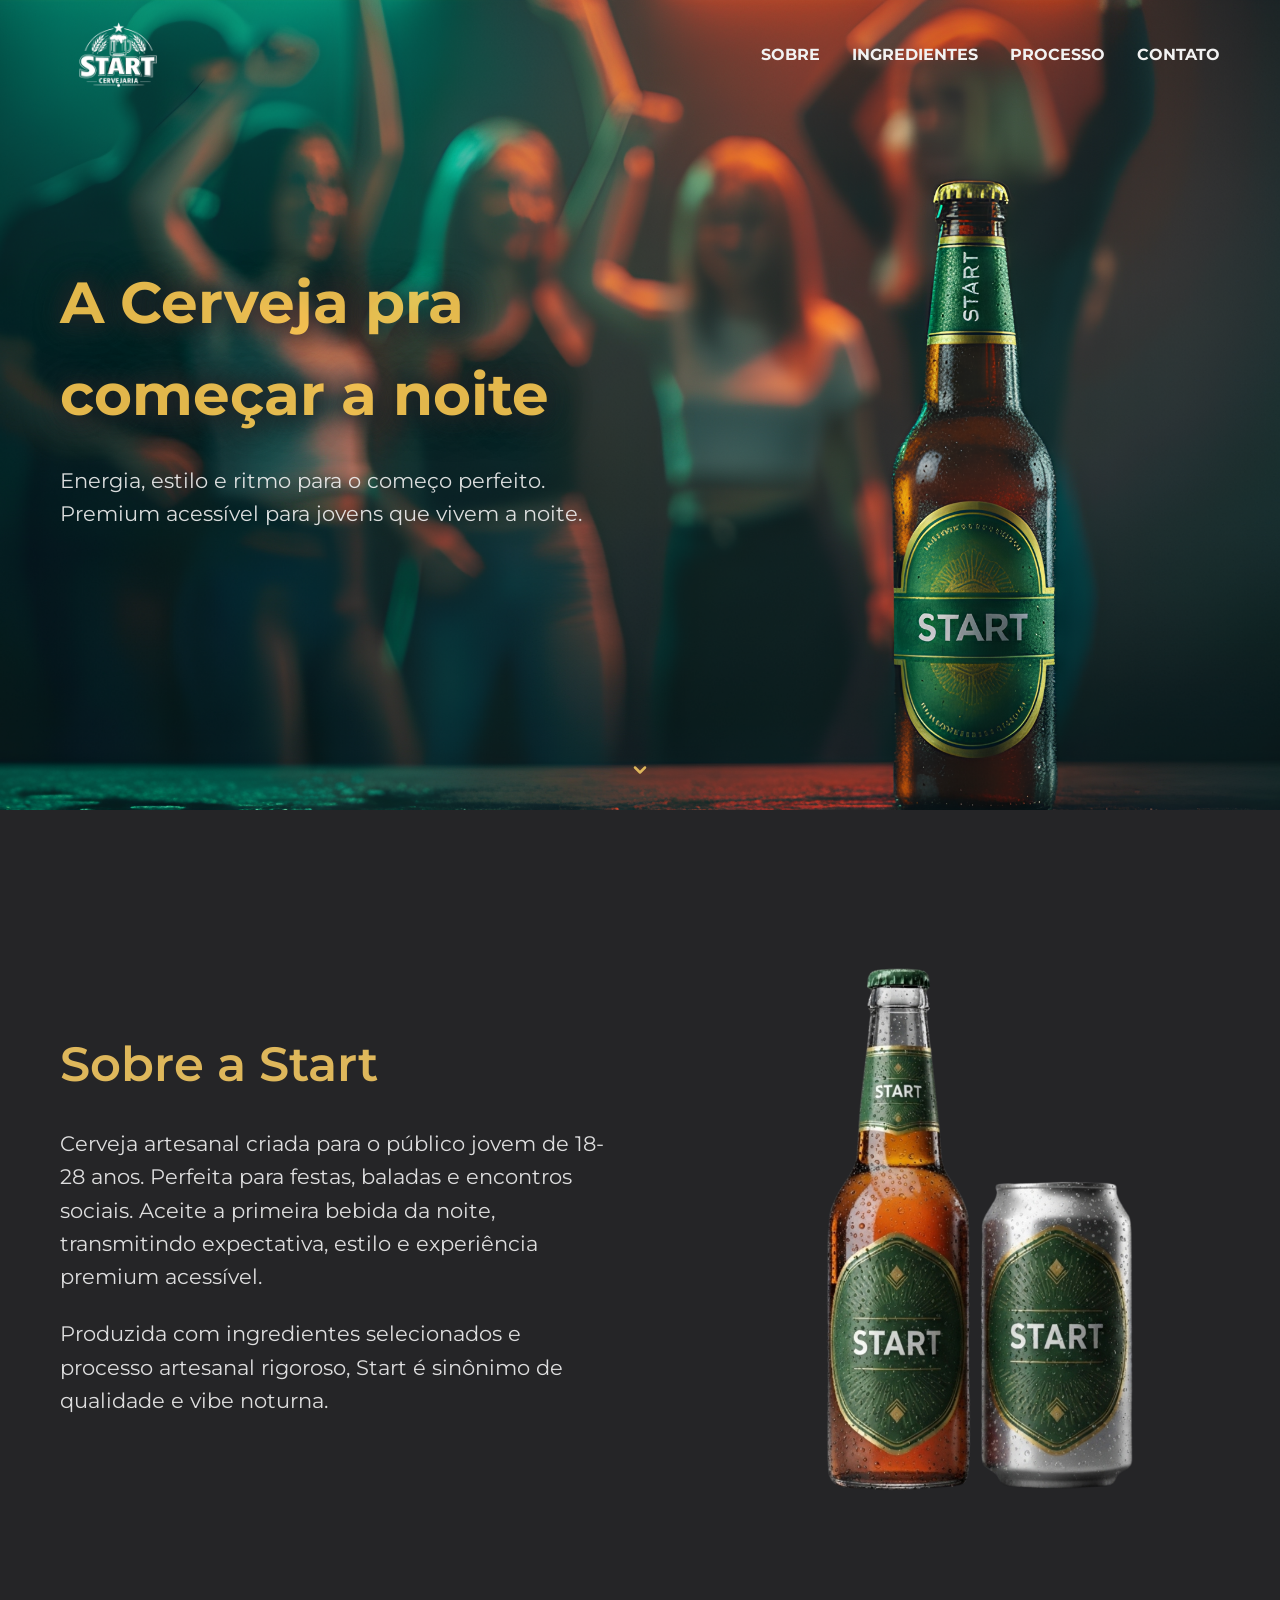
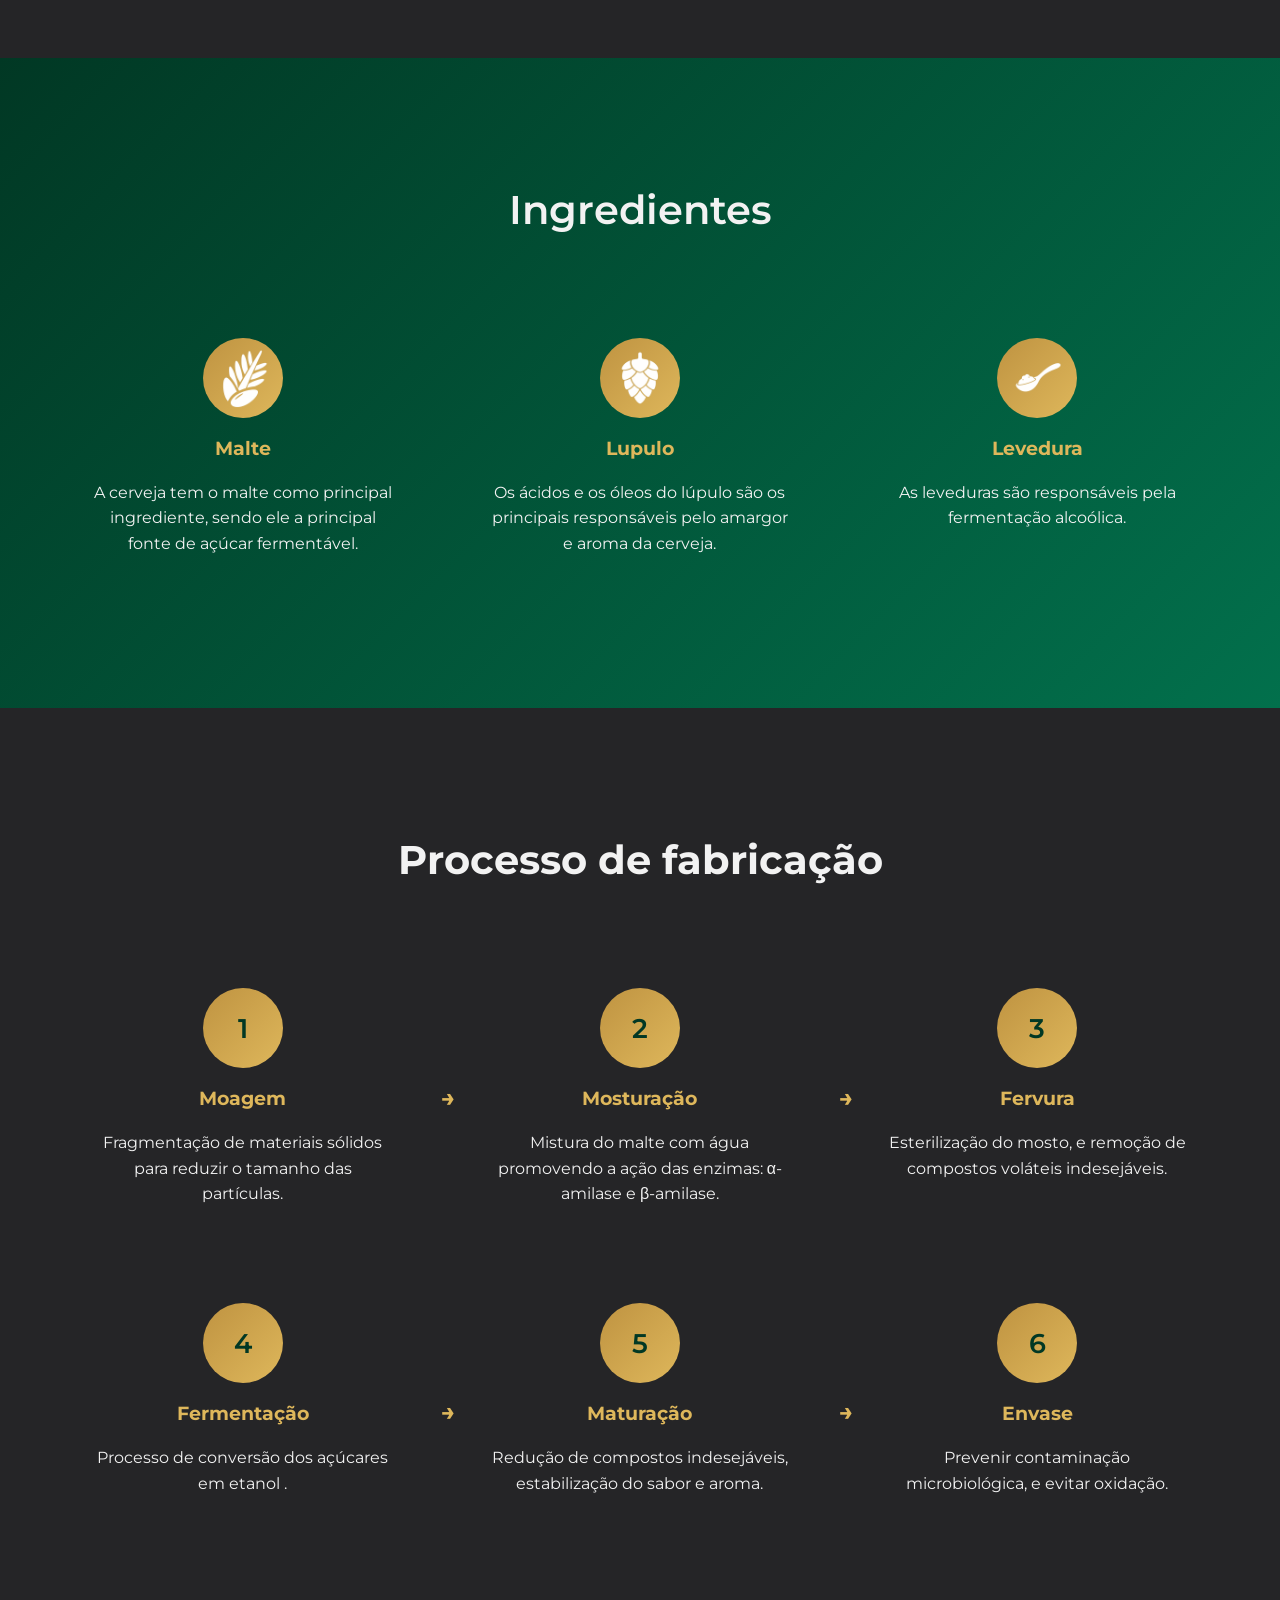
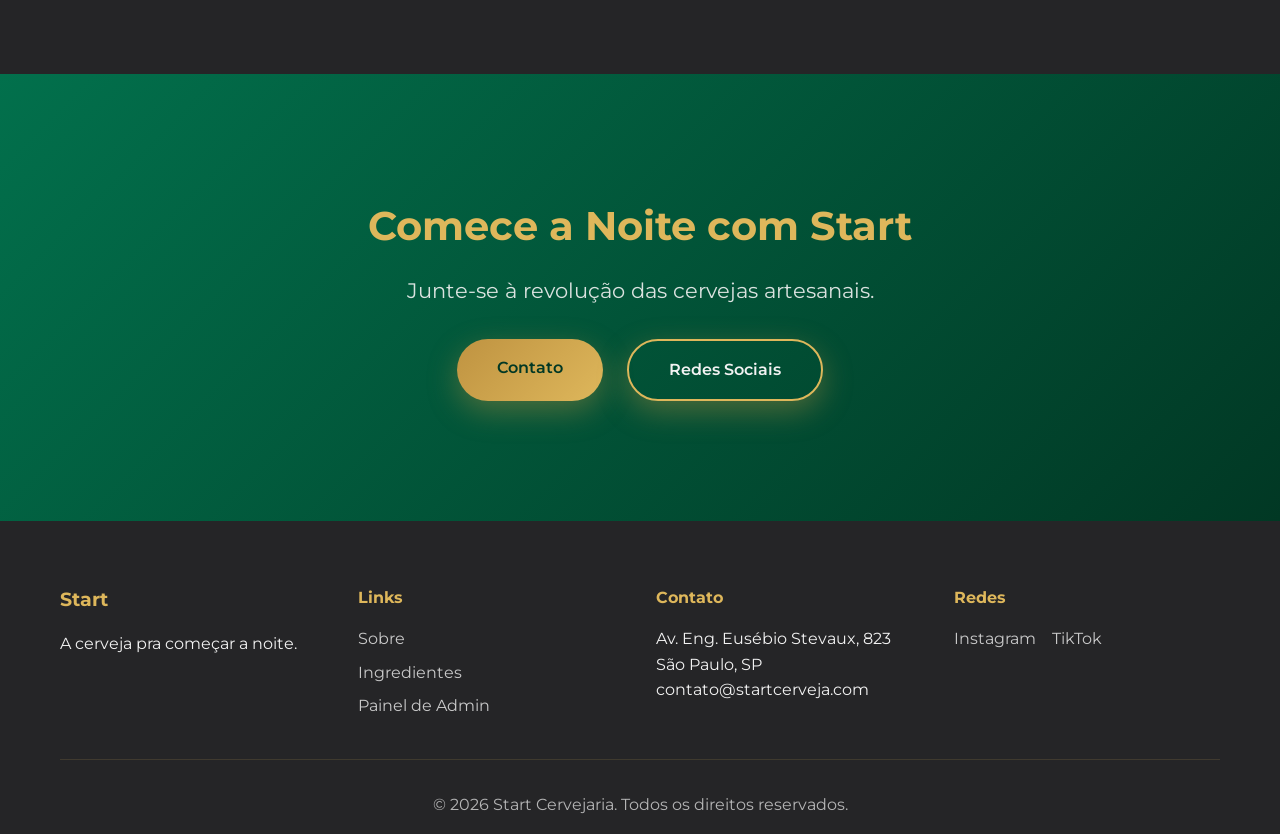
==== src/main/resources/static/index.html @ eafe3ed3 "feat: add index and login frontend pages" ====
<!DOCTYPE html>
<html lang="pt-BR">
<head>
    <meta charset="UTF-8">
    <meta name="viewport" content="width=device-width, initial-scale=1.0">
    <title>Start - A Cerveja pra começar a noite</title>
    <link rel="stylesheet" href="styles/style.css">
    <link rel="preconnect" href="https://fonts.googleapis.com">
    <link rel="preconnect" href="https://fonts.gstatic.com" crossorigin>
    <link href="https://fonts.googleapis.com/css2?family=Bebas+Neue&family=Montserrat:wght@300;400;500;600;700&display=swap" rel="stylesheet">
</head>
<body>
    <header class="header">
        <nav class="navbar">
            <div class="nav-container">
                <div class="logo">
                    <h2>
                        <a href="#hero">
                            <img src="img/Design sem nome.png" alt="Logo Start" style="height: 110px; vertical-align: middle;">
                        </a>
                    </h2>
                </div>
                <ul class="nav-menu">
                    
                    <li><a href="#sobre" style="font-weight: bold; font-size: 1rem;" >SOBRE</a></li>
                    <li><a href="#produtos" style="font-weight: bold; font-size: 1rem;" >INGREDIENTES</a></li>
                    <li><a href="#tipos" style="font-weight: bold; font-size: 1rem;" >PROCESSO</a></li>
                    <li><a href="#cta" style="font-weight: bold; font-size: 1rem;" >CONTATO</a></li>
                </ul>
                <div class="hamburger">
                    <span></span>
                    <span></span>
                    <span></span>
                </div>
            </div>
        </nav>
    </header>

    <section id="hero" class="hero">
        <div class="container">
            <div class="sobre-content">
                <div class="sobre-text">
                    <p class="ptitle">A Cerveja pra começar a noite</p>
                    <p>Energia, estilo e ritmo para o começo perfeito. Premium acessível para jovens que vivem a noite.</p>
                </div>
                <div class="sobre-image">
                    
                </div>
            </div>
        </div>
            <a href="#sobre" class="hero-arrow" aria-label="Ir para sobre">
                <svg viewBox="0 0 24 24" fill="none" stroke="#DEB75B" stroke-width="3" stroke-linecap="round" stroke-linejoin="round">
                    <polyline points="6,9 12,15 18,9"></polyline>
                </svg>
            </a>
        </div>
    </section>

    <section id="sobre" class="sobre">
        <div class="container">
            <div class="sobre-content">
                <div class="sobre-text">
                    <h2>Sobre a Start</h2>
                    <p>Cerveja artesanal criada para o público jovem de 18-28 anos. Perfeita para festas, baladas e encontros sociais. Aceite a primeira bebida da noite, transmitindo expectativa, estilo e experiência premium acessível.</p>
                    <p>Produzida com ingredientes selecionados e processo artesanal rigoroso, Start é sinônimo de qualidade e vibe noturna.</p>
                </div>
                <div class="sobre-image">
                    <div class=" large">
                        <img src="img/com.png" alt="Imagem de uma cerveja Start" style="height: 600px; margin-left: 100px; opacity: 1;">
                    </div>
                </div>
            </div>
        </div>
    </section>

    <section id="produtos" class="produtos">
        <div class="container">
            <h2>Ingredientes</h2>


                <div class="tipos-grid1">
                    <div class="type-card">
                        <div class="type-icon">
                            <img src="img/malteb.png" alt="Ícone de malte" style="height: 60px; margin-top: 10px; margin-right: 1px;">
                        </div>
                        <h3>Malte</h3>
                        <p>A cerveja tem o malte como principal ingrediente, sendo ele a principal
fonte de açúcar fermentável. </p>
                    </div>
                    <div class="type-card">
                        <div class="type-icon">
                            <img src="img/lupb.png" alt="Ícone de malte" style="height: 60px; margin-top: 10px;">
                        </div>
                        <h3>Lupulo</h3>
                        <p>Os ácidos e os óleos do lúpulo são os principais responsáveis pelo
amargor e aroma da cerveja.</p>
                    </div>
                    <div class="type-card">
                        <div class="type-icon">
                            <img src="img/levb.png" alt="Ícone de malte" style="height: 60px; margin-top: 10px;">
                        </div>
                        <h3>Levedura</h3>
                        <p>As leveduras são responsáveis pela fermentação
alcoólica. </p>
                    </div>
                </div> 
        </div>
    </section>

    <section id="tipos" class="tipos">
        <div class="container">
            <h2>Processo de fabricação</h2>
            <div class="tipos-grid">
                <div class="type-card">
                    <div class="type-icon">
                        <p class="num">1</p>
                    </div>
                    <h3>Moagem</h3>
                    <p>Fragmentação de materiais sólidos para reduzir o tamanho das partículas.</p>
                    <span class="arrow">→</span>
                </div>
                <div class="type-card">
                    <div class="type-icon">
                        <p class="num">2</p>
                    </div>
                    <h3>Mosturação</h3>
                    <p>Mistura do malte com água promovendo a ação das enzimas: α-amilase e β-amilase.</p>
                    <span class="arrow">→</span>
                </div>
                <div class="type-card">
                    <div class="type-icon">
                        <p class="num">3</p>
                    </div>
                    <h3>Fervura</h3>
                    <p>Esterilização do mosto, e remoção de compostos voláteis
indesejáveis.</p>
                    
                </div>
                <div class="type-card">
                    <div class="type-icon">
                        <p class="num">4</p>
                    </div>
                    <h3>Fermentação</h3>
                    <p>Processo de conversão dos açúcares em etanol     .</p>
                    <span class="arrow">→</span>
                </div>
                <div class="type-card">
                    <div class="type-icon">
                        <p class="num">5</p>
                    </div>
                    <h3>Maturação</h3>
                    <p>Redução de compostos indesejáveis, estabilização do sabor e
aroma.</p>
                    <span class="arrow">→</span>
                </div>
                <div class="type-card">
                    <div class="type-icon">
                        <p class="num">6</p>
                    </div>
                    <h3>Envase</h3>
                    <p>Prevenir contaminação microbiológica, e evitar oxidação.</p>
                </div>
            </div>
        </div>
    </section>
     
    <section id="cta" class="cta-final">
        <div class="container">
            <h2>Comece a Noite com Start</h2>
            <p>Junte-se à revolução das cervejas artesanais.</p>
            <div class="cta-buttons">
                <a href="#" class="cta-button">Contato</a>
                <a href="#" class="cta-button secondary">Redes Sociais</a>
            </div>
        </div>
    </section>

    <footer class="footer">
        <div class="container">
            <div class="footer-content">
                <div class="footer-section">
                    <h3>Start</h3>
                    <p>A cerveja pra começar a noite.</p>
                </div>
                <div class="footer-section">
                    <h4>Links</h4>
                    <ul>
                        <li><a href="#sobre">Sobre</a></li>
                        <li><a href="#produtos">Ingredientes</a></li>
                        <li><a href="/dashboard">Painel de Admin</a></li>
                    </ul>
                </div>
                <div class="footer-section">
                    <h4>Contato</h4>
                    <p>Av. Eng. Eusébio Stevaux, 823<br>São Paulo, SP</p>
                    <p>contato@startcerveja.com</p>
                </div>
                <div class="footer-section">
                    <h4>Redes</h4>
                    <div class="social-links">
                        <a href="#">Instagram</a>
                        <a href="#">TikTok</a>
                    </div>
                </div>
            </div>
            <div class="footer-bottom">
                <p>&copy; 2026 Start Cervejaria. Todos os direitos reservados.</p>
            </div>
        </div>
    </footer>

    <script src="js/main.js"></script>
    
</body>
</html>
---- src/main/resources/static/styles/style.css ----
* {
    margin: 0;
    padding: 0;
    box-sizing: border-box;
}

body {
    font-family: 'Montserrat', Helvetica, Arial, sans-serif;
    line-height: 1.6;
    color: #F2F2F2;
    overflow-x: hidden;
}

.container {
    max-width: 1200px;
    margin: 0 auto;
    padding: 0 20px;
}

.header {
    position: fixed;
    top: 0;
    width: 100%;
    z-index: 1000;
    background: transparent;
    transition: backdrop-filter 0.3s ease, transform 0.3s ease, opacity 0.3s ease;
}

.header.scrolled {
    backdrop-filter: blur(10px);
    background-color: rgba(32, 32, 32, 0.4);
}

.bebas{
    font-family: "Bebas Neue", sans-serif;
    letter-spacing: 0.1rem;
}

.nav-container {
    max-width: 1200px;
    margin: 0 auto;
    padding: 0 20px;
    display: flex;
    justify-content: space-between;
    align-items: center;
}

.logo h2 {
    color: #DEB75B;
    font-size: 1.8rem;
    font-weight: 700;
}

.nav-menu {
    display: flex;
    list-style: none;
    gap: 2rem;
}

.nav-menu a {
    color: #F2F2F2;
    text-decoration: none;
    font-weight: 500;
    transition: color 0.3s ease;
    position: relative;
}

.nav-menu a::after {
    content: '';
    position: absolute;
    bottom: -5px;
    left: 0;
    width: 0;
    height: 2px;
    background: #DEB75B;
    transition: width 0.3s ease;
}

.nav-menu a:hover::after {
    width: 100%;
}

.nav-menu a:hover {
    color: #DEB75B;
}

.hamburger {
    display: none;
    flex-direction: column;
    cursor: pointer;
}

.hamburger span {
    width: 25px;
    height: 3px;
    background: #F2F2F2;
    margin: 3px 0;
    transition: 0.3s;
}

.hero {
    height: 90vh;
    display: flex;
    align-items: center;
    justify-content: flex-start;
    position: relative;
    overflow: hidden;
}

.ptitle {
    font-size: 3.6rem!important;
    color: #fac750;
    margin-bottom: 0.5rem;
    font-weight: bold;
    text-shadow: #252527 1px 1px 20px, #252527 2px 2px 40px, #252527 3px 3px 30px;
}

.hero::before {
    content: '';
    position: absolute;
    top: 0;
    left: 0;
    right: 0;
    bottom: 0;
background: url('../img/edit2up.png') no-repeat center/cover fixed;
    animation: sparkle 20s linear infinite;
    
}

.hero-content {
    text-align: left;
    z-index: 2;
    max-width: 500px;
    padding: 40px 40px 40px 40px;

}

.hero h1 {
    font-size: clamp(2.5rem, 5vw, 4rem);
    font-weight: 700;
    margin-bottom: 1.5rem;
    background: linear-gradient(135deg, #DEB75B, #BF9341);
    -webkit-background-clip: text;
    -webkit-text-fill-color: transparent;
    background-clip: text;
}

.h1hero, .sobre-text h1 {
    color: #DEB75B !important;
    opacity: 1 !important;
    background: none !important;
    -webkit-background-clip: initial !important;
    -webkit-text-fill-color: #DEB75B !important;
    background-clip: initial !important;
}

.hero p {
    font-size: 1.3rem;
    margin-bottom: 2rem;
    opacity: 0.9;
}

.scroll-arrow {
    display: inline-flex;
    align-items: center;
    justify-content: center;
    width: 60px;
    height: 60px;
    border: 2px solid #DEB75B;
    border-radius: 50%;
    background: transparent;
    transition: all 0.3s ease;
    cursor: pointer;
}

.hero-arrow {
    position: absolute;
    bottom: 30px;
    left: 50%;
    transform: translateX(-50%);
    display: inline-flex;
    align-items: center;
    justify-content: center;
    z-index: 10;
}

.num{
    text-align: center; 
    align-items: center;
    padding-top: 19px;
    font-size: 1.7rem;
    color: #013824;
    font-weight: 600;
}

.hero-arrow svg {
    width: 20px;
    height: 20px;
}

.scroll-arrow:hover {
    transform: scale(1.1);
    box-shadow: 0 0 20px rgba(222, 183, 91, 0.5);
}

.scroll-arrow svg {
    width: 50px;
    height: 50px;
}

.cta-button {
    display: inline-block;
    background: linear-gradient(135deg, #BF9341, #DEB75B);
    color: #013824;
    padding: 1rem 2.5rem;
    text-decoration: none;
    font-weight: 600;
    border-radius: 50px;
    transition: all 0.3s ease;
    box-shadow: 0 10px 30px rgba(191, 147, 65, 0.4);
}

.cta-button:hover {
    transform: translateY(-3px);
    box-shadow: 0 15px 40px rgba(191, 147, 65, 0.6);
}

.sobre {
    padding: 120px 0;
    background: #252527;
}

.sobre-content {
    display: grid;
    grid-template-columns: 1fr 1fr;
    gap: 4rem;
    align-items: center;
}

.sobre h2 {
    font-size: 3rem;
    color: #DEB75B;
    margin-bottom: 1.5rem;
    font-weight: 600;
}

.sobre-text p {
    font-size: 1.3rem;
    margin-bottom: 1.5rem;
    opacity: 0.9;
}

.placeholder-img {
    background: linear-gradient(135deg, #02704C, #013824);
    height: 400px;
    border-radius: 20px;
    position: relative;
    overflow: hidden;
}

.placeholder-img.large {
    height: 400px;
}

.placeholder-img::before {
    content: 'Garrafa Start';
    position: absolute;
    top: 50%;
    left: 50%;
    transform: translate(-50%, -50%);
    font-size: 1.5rem;
    color: #DEB75B;
    font-weight: 600;
}

.produtos {
    padding: 120px 0;
    background: linear-gradient(135deg, #013824 0%, #02704C 100%);
}

.produtos h2 {
    text-align: center;
    font-size: 2.5rem;
    color: #F2F2F2;
    margin-bottom: 4rem;
    font-weight: 600;
}

.produtos-grid {
    display: grid;
    grid-template-columns: repeat(auto-fit, minmax(300px, 1fr));
    gap: 2rem;
}

.product-card {
    background: rgba(37, 37, 39, 0.8);
    padding: 2rem;
    border-radius: 20px;
    text-align: center;
    transition: all 0.3s ease;
    backdrop-filter: blur(10px);
    border: 1px solid rgba(223, 183, 91, 0.2);
}

.product-card:hover {
    transform: translateY(-10px);
    box-shadow: 0 20px 50px rgba(0, 0, 0, 0.5);
}

.product-img {
    width: 100%;
    height: 200px;
    background: linear-gradient(135deg, #BF9341, #DEB75B);
    border-radius: 15px;
    margin-bottom: 1.5rem;
    position: relative;
}

.product-img::before {
    content: 'Produto';
    position: absolute;
    top: 50%;
    left: 50%;
    transform: translate(-50%, -50%);
    color: #013824;
    font-weight: 600;
}

.product-card h3 {
    color: #DEB75B;
    margin-bottom: 1rem;
    font-size: 1.5rem;
}

.btn-saiba {
    color: #DEB75B;
    text-decoration: none;
    font-weight: 500;
    transition: color 0.3s;
}

.btn-saiba:hover {
    color: #F2F2F2;
}


.tipos {
    padding: 120px 0;
    background: #252527;
}

.tipos h2 {
    text-align: center;
    font-size: 2.5rem;
    color: #F2F2F2;
    margin-bottom: 4rem;
}

.tipos-grid1 {
    display: grid;
    grid-template-columns: repeat(3, 1fr);
    gap: 2rem;
}


.tipos-grid {
    display: grid;
    grid-template-columns: repeat(3, 1fr);
    grid-template-rows: repeat(2, 1fr);
    gap: 2rem;
}

.type-card {
    text-align: center;
    padding: 2rem;
}

.type-icon {
    width: 80px;
    height: 80px;
    background: linear-gradient(135deg, #BF9341, #DEB75B);
    border-radius: 50%;
    margin: 0 auto 1rem;
}

.type-card h3 {
    color: #DEB75B;
    margin-bottom: 1rem;
}

.type-card {
    text-align: center;
    padding: 2rem;
    position: relative;
}

.arrow {
    color: #DEB75B;
    font-size: 1.5rem;
    font-weight: bold;
    position: absolute;
    top: 50%;
    right: -30px;
    transform: translateY(-50%);
}

@media (max-width: 768px) {
    .arrow {
        display: none;
    }
}

.cta-final {
    padding: 120px 0;
    background: linear-gradient(135deg, #02704C 0%, #013824 100%);
    text-align: center;
}

.cta-final h2 {
    font-size: 2.5rem;
    color: #DEB75B;
    margin-bottom: 1rem;
}

.cta-final p {
    font-size: 1.3rem;
    margin-bottom: 2rem;
    opacity: 0.9;
}

.cta-buttons {
    display: flex;
    gap: 1.5rem;
    justify-content: center;
    flex-wrap: wrap;
}

.cta-button.secondary {
    background: transparent;
    color: #F2F2F2;
    border: 2px solid #DEB75B;
}

.cta-button.secondary:hover {
    background: #DEB75B;
    color: #013824;
}

.footer {
    background: #252527;
    padding: 4rem 0 1rem;
}

.footer-content {
    display: grid;
    grid-template-columns: repeat(auto-fit, minmax(250px, 1fr));
    gap: 2rem;
    margin-bottom: 2rem;
}

.footer h3, .footer h4 {
    color: #DEB75B;
    margin-bottom: 1rem;
}

.footer ul {
    list-style: none;
}

.footer ul li {
    margin-bottom: 0.5rem;
}

.footer a {
    color: #F2F2F2;
    text-decoration: none;
    opacity: 0.8;
    transition: opacity 0.3s;
}

.footer a:hover {
    opacity: 1;
}

.social-links {
    display: flex;
    gap: 1rem;
}

.footer-bottom {
    text-align: center;
    padding-top: 2rem;
    border-top: 1px solid rgba(223, 183, 91, 0.2);
    color: #F2F2F2;
    opacity: 0.7;
}

/* Resp */
@media (max-width: 768px) {
    .hamburger {
        display: flex;
    }

    .nav-menu {
        position: fixed;
        left: -100%;
        top: 70px;
        flex-direction: column;
        background-color: #013824;
        width: 100%;
        text-align: center;
        transition: 0.3s;
        box-shadow: 0 10px 27px rgba(0, 0, 0, 0.5);
        padding: 2rem 0;
    }

    .nav-menu.active {
        left: 0;
    }

    .sobre-content {
        grid-template-columns: 1fr;
        gap: 2rem;
    }

    .cta-buttons {
        flex-direction: column;
        align-items: center;
    }

    .hero h1 {
        font-size: 2.5rem;
    }
}

@media (max-width: 768px) {
    .tipos-grid {
        grid-template-columns: repeat(auto-fit, minmax(250px, 1fr));
        grid-template-rows: auto;
    }
}

@media (max-width: 480px) {
    .container {
        padding: 0 15px;
    }

    .produtos-grid,
    .tipos-grid {
        grid-template-columns: 1fr;
    }
}

html {
    scroll-behavior: smooth;
}
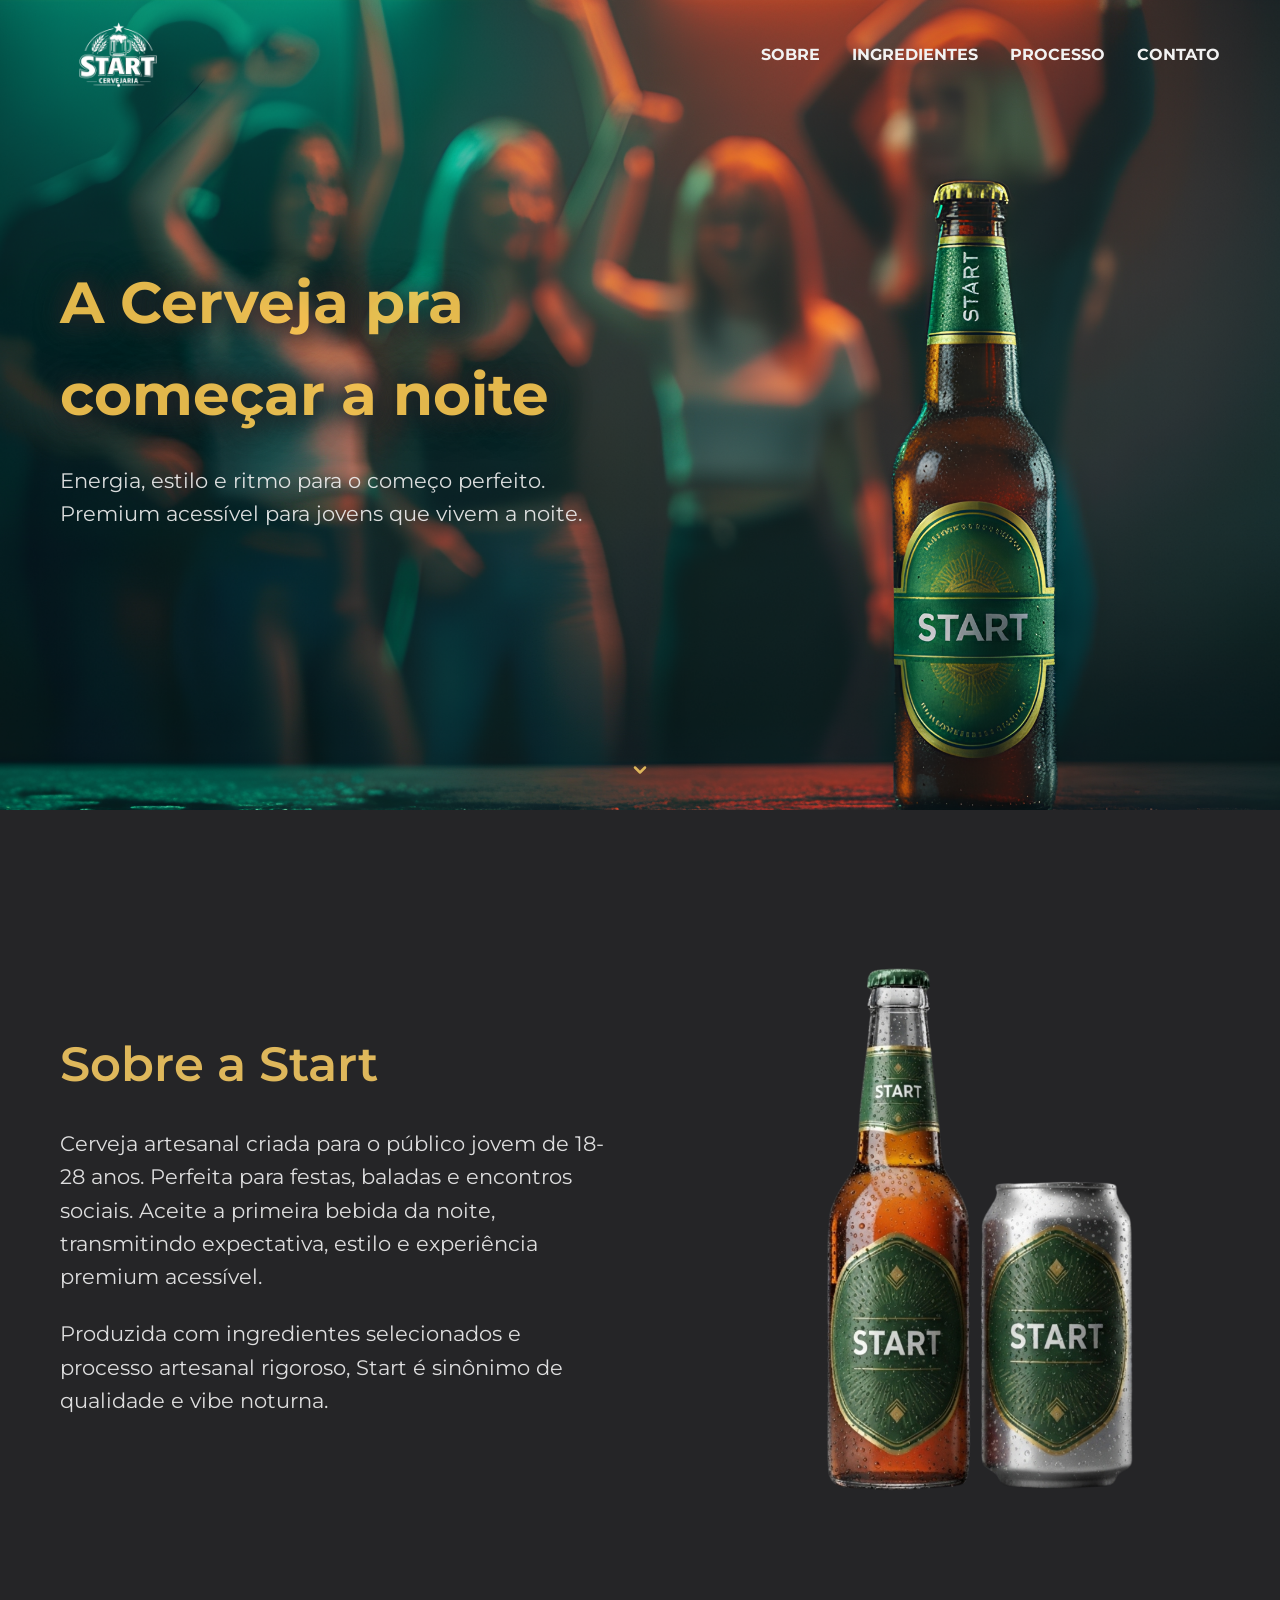
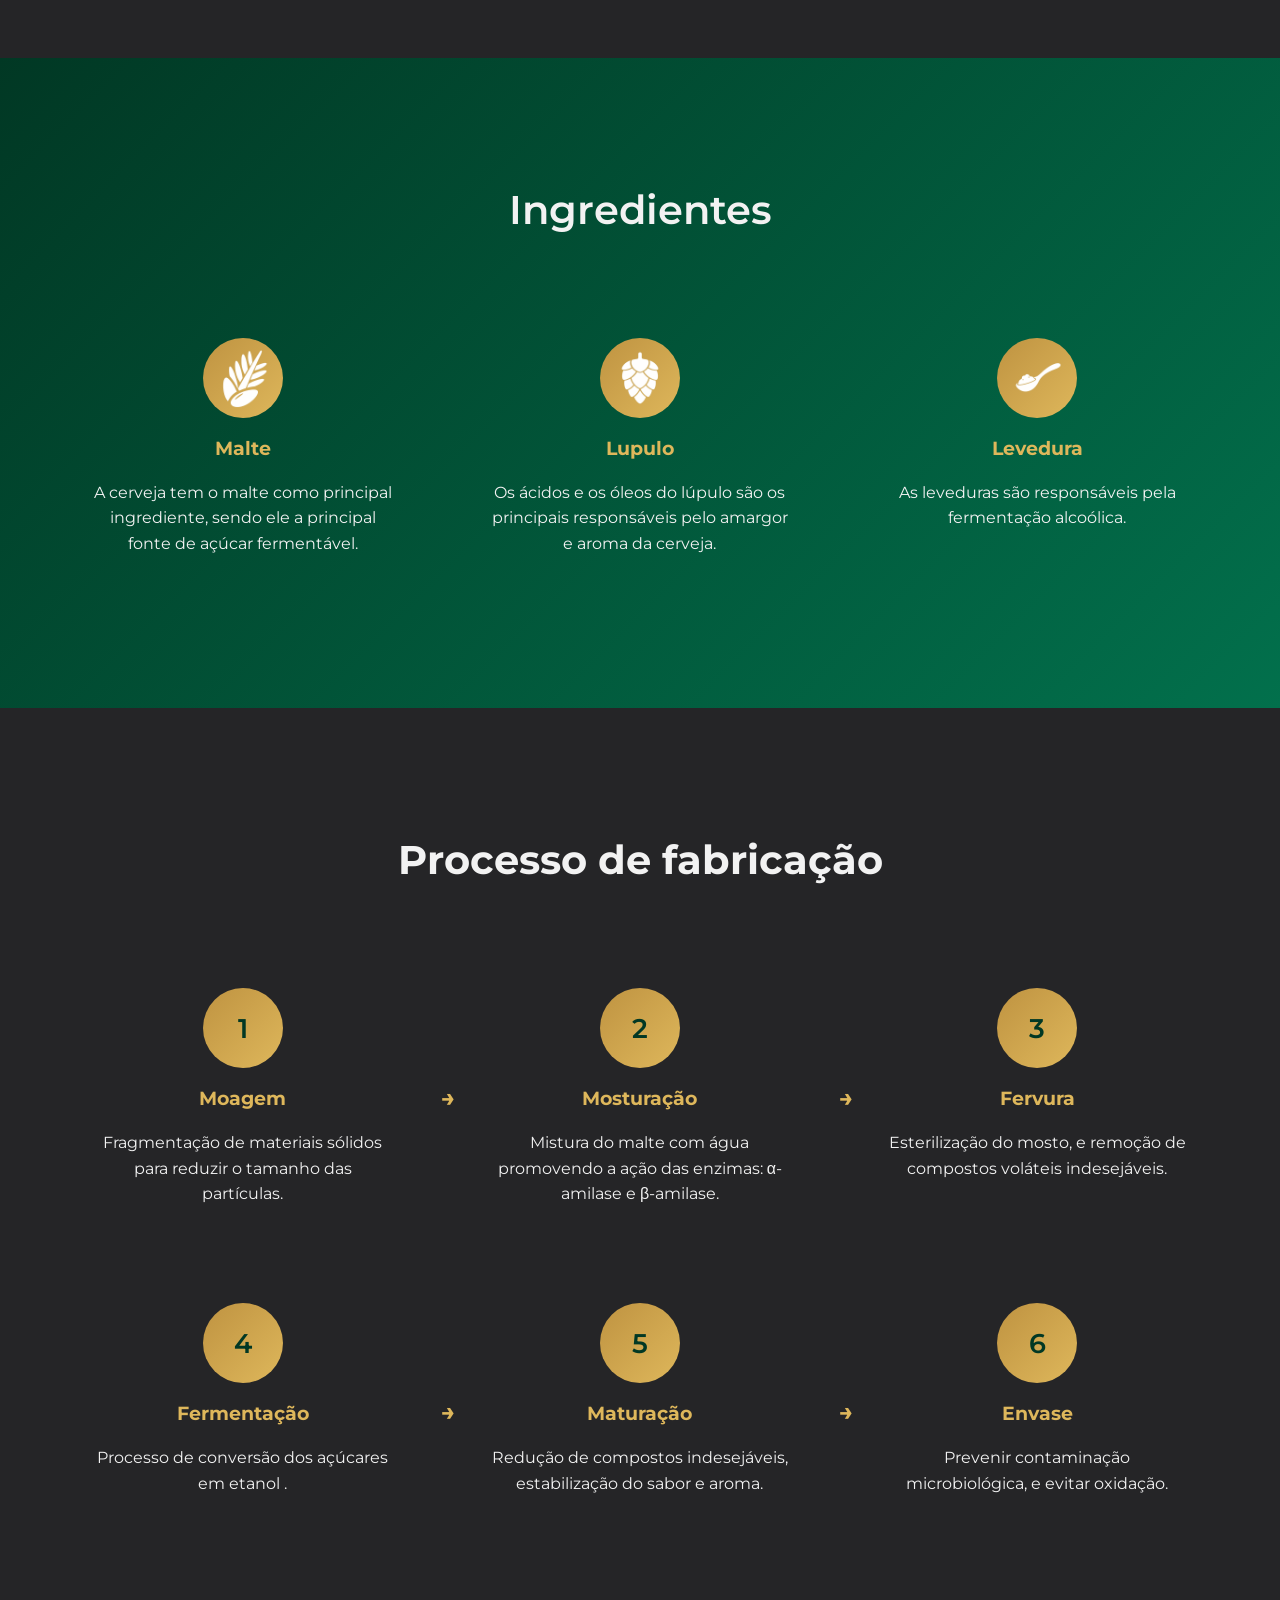
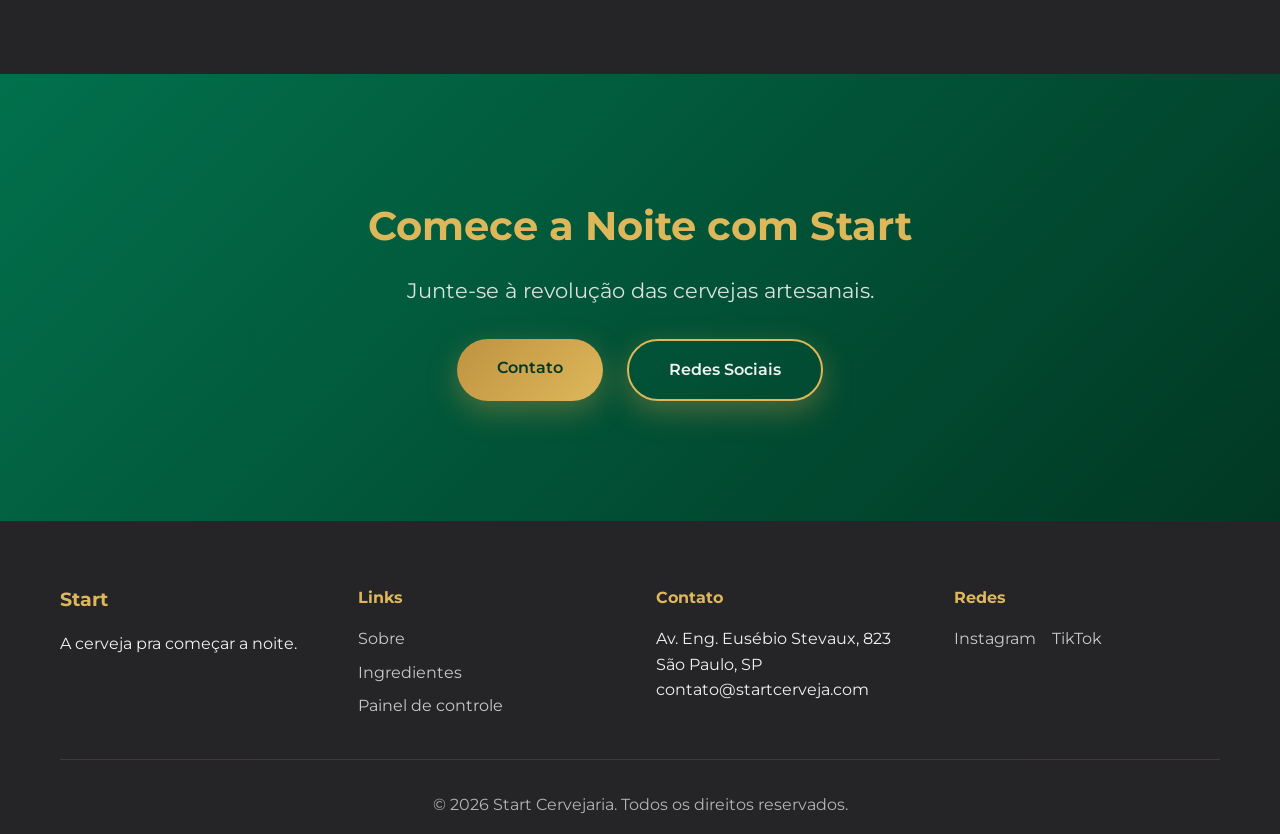
==== commit 03fe4ad3: "refactor: add beer stage config and selection on dashboard" ====
--- a/src/main/resources/static/index.html
+++ b/src/main/resources/static/index.html
@@ -187,7 +187,7 @@
                     <ul>
                         <li><a href="#sobre">Sobre</a></li>
                         <li><a href="#produtos">Ingredientes</a></li>
-                        <li><a href="/dashboard">Painel de Admin</a></li>
+                        <li><a href="/dashboard">Painel de controle</a></li>
                     </ul>
                 </div>
                 <div class="footer-section">
